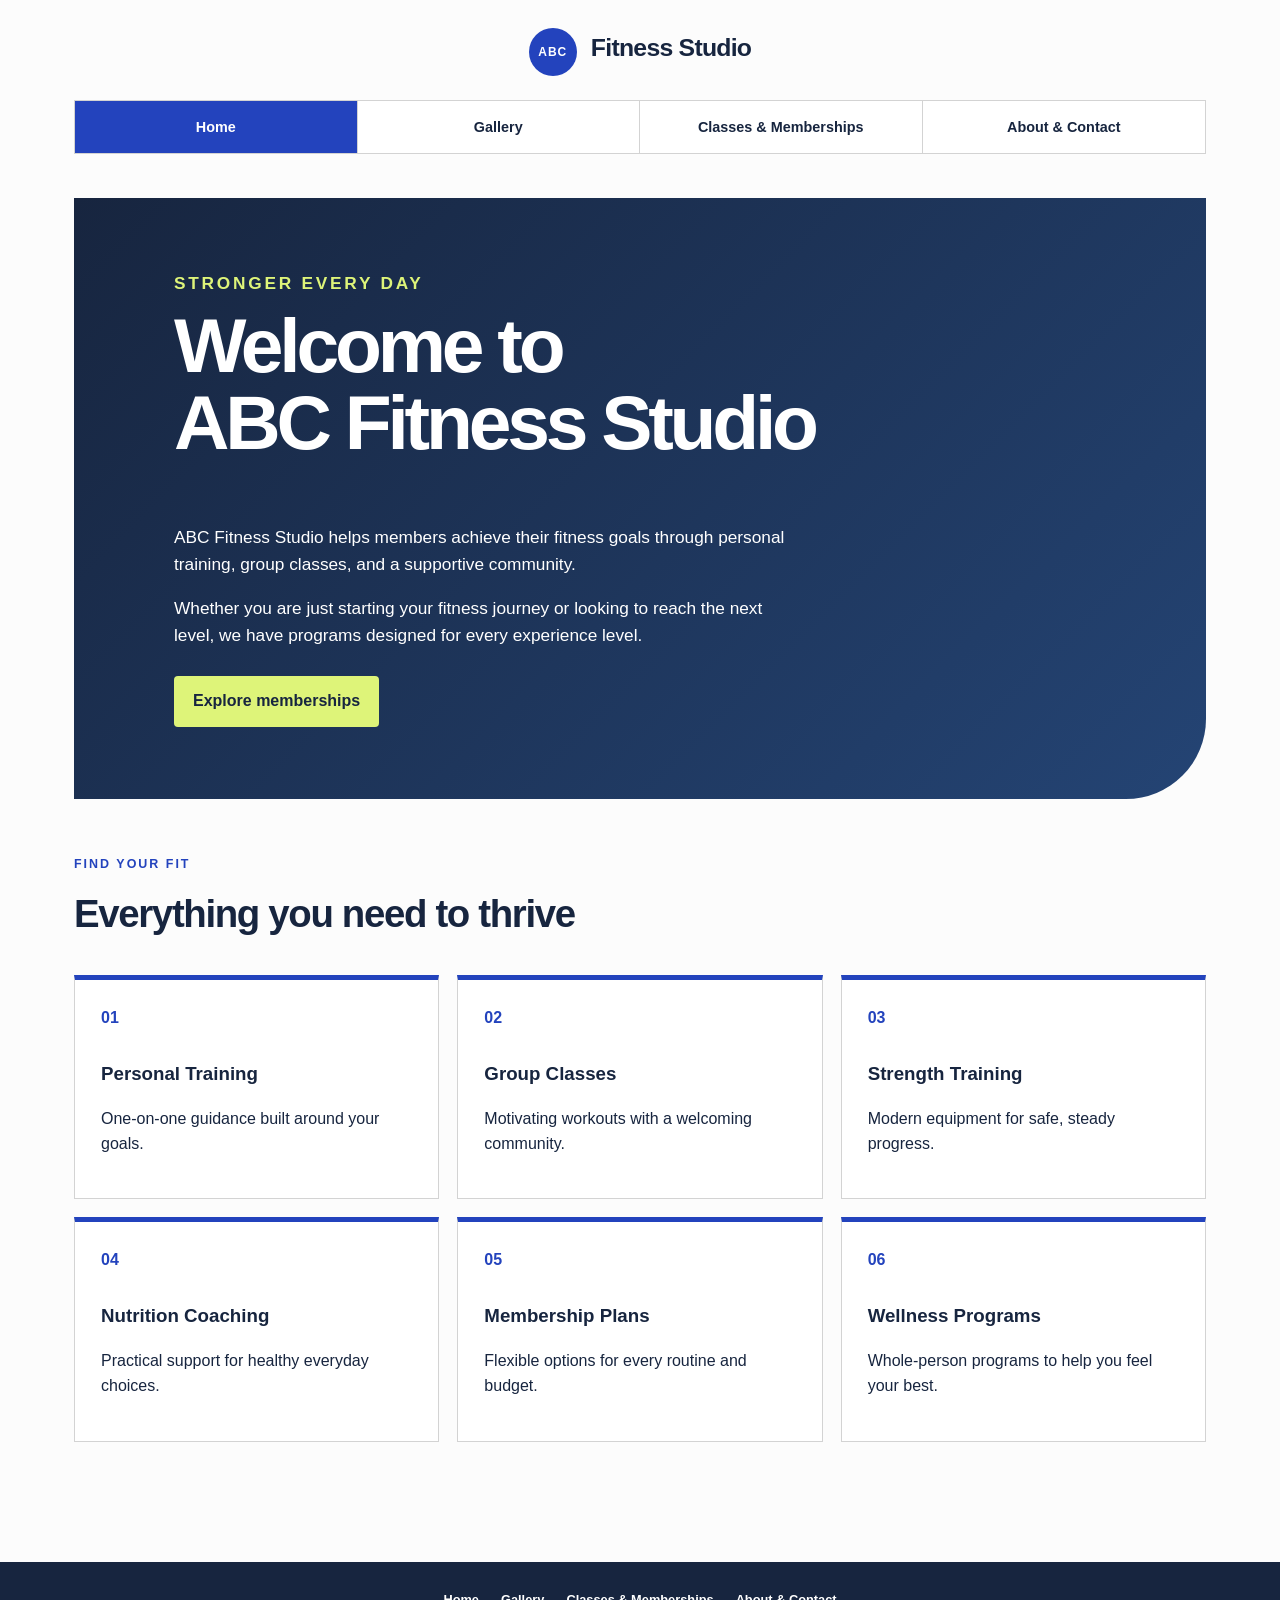
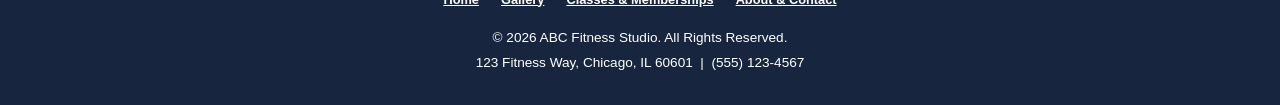
==== index.html @ fc6ec230 "Complete fitness studio website" ====
<!DOCTYPE html>
<html lang="en">
<head>
    <meta charset="UTF-8">
    <meta name="viewport" content="width=device-width, initial-scale=1.0">
    <title>ABC Fitness Studio | Home</title>
    <link rel="stylesheet" href="css/styles.css">
</head>
<body>
<header class="site-header">
    <a class="brand" href="index.html" aria-label="ABC Fitness Studio home"><span class="brand-mark">ABC</span> Fitness Studio</a>
    <nav aria-label="Main navigation">
        <a class="active" href="index.html">Home</a><a href="gallery.html">Gallery</a><a href="memberships.html">Classes &amp; Memberships</a><a href="about.html">About &amp; Contact</a>
    </nav>
</header>
<main>
    <section class="hero">
        <p class="eyebrow">Stronger every day</p>
        <h1>Welcome to<br>ABC Fitness Studio</h1>
        <p>ABC Fitness Studio helps members achieve their fitness goals through personal training, group classes, and a supportive community.</p>
        <p>Whether you are just starting your fitness journey or looking to reach the next level, we have programs designed for every experience level.</p>
        <a class="button" href="memberships.html">Explore memberships</a>
    </section>
    <section aria-labelledby="services-title">
        <div class="section-heading"><p class="eyebrow">Find your fit</p><h2 id="services-title">Everything you need to thrive</h2></div>
        <div class="service-grid">
            <article><span class="service-icon">01</span><h3>Personal Training</h3><p>One-on-one guidance built around your goals.</p></article>
            <article><span class="service-icon">02</span><h3>Group Classes</h3><p>Motivating workouts with a welcoming community.</p></article>
            <article><span class="service-icon">03</span><h3>Strength Training</h3><p>Modern equipment for safe, steady progress.</p></article>
            <article><span class="service-icon">04</span><h3>Nutrition Coaching</h3><p>Practical support for healthy everyday choices.</p></article>
            <article><span class="service-icon">05</span><h3>Membership Plans</h3><p>Flexible options for every routine and budget.</p></article>
            <article><span class="service-icon">06</span><h3>Wellness Programs</h3><p>Whole-person programs to help you feel your best.</p></article>
        </div>
    </section>
</main>
<footer><nav class="footer-nav" aria-label="Footer navigation"><a href="index.html">Home</a><a href="gallery.html">Gallery</a><a href="memberships.html">Classes &amp; Memberships</a><a href="about.html">About &amp; Contact</a></nav><p>&copy; 2026 ABC Fitness Studio. All Rights Reserved.</p><p>123 Fitness Way, Chicago, IL 60601 &nbsp;|&nbsp; (555) 123-4567</p></footer>
</body>
</html>
---- css/styles.css ----
:root { --ink:#17253f; --blue:#2343bd; --sky:#91b9d2; --lime:#def479; --paper:#fcfcfc; --line:#d3d3d3; }
* { box-sizing:border-box; }
html { scroll-behavior:smooth; }
body { margin:0; color:var(--ink); background:var(--paper); font-family:Arial, Helvetica, sans-serif; line-height:1.55; }
a { color:inherit; }
.site-header { max-width:1180px; margin:auto; padding:28px 24px 0; }
.brand { display:block; width:max-content; margin:0 auto 24px; text-decoration:none; font-size:1.55rem; font-weight:800; letter-spacing:-.03em; }
.brand-mark { display:inline-grid; place-items:center; width:48px; height:48px; margin-right:8px; color:white; background:var(--blue); border-radius:50%; font-size:.75rem; letter-spacing:.08em; }
nav { display:grid; grid-template-columns:repeat(4,1fr); border:1px solid var(--line); background:white; }
nav a { display:grid; place-items:center; min-height:52px; padding:8px; text-align:center; text-decoration:none; font-size:.9rem; font-weight:700; border-right:1px solid var(--line); }
nav a:last-child { border-right:0; }
nav a:hover, nav a:focus-visible, nav a.active { color:white; background:var(--blue); }
main { max-width:1180px; margin:auto; padding:44px 24px 64px; }
section { margin-bottom:56px; }
h1,h2,h3,p { margin-top:0; }
h1 { font-size:clamp(2.4rem,6vw,5.3rem); line-height:1; letter-spacing:-.055em; }
h2 { font-size:clamp(1.7rem,3vw,2.5rem); letter-spacing:-.035em; }
.eyebrow { margin-bottom:10px; color:var(--blue); font-size:.78rem; font-weight:800; letter-spacing:.16em; text-transform:uppercase; }
.hero { min-height:510px; padding:72px clamp(28px,8vw,100px); background:linear-gradient(135deg,var(--ink),#244474); color:white; border-radius:0 0 80px 0; }
.hero .eyebrow { color:var(--lime); }.hero p { max-width:620px; font-size:1.08rem; }.hero h1 { max-width:800px; }
.button,button { display:inline-block; border:0; border-radius:4px; padding:13px 19px; color:white; background:var(--blue); font:inherit; font-weight:800; text-decoration:none; cursor:pointer; }
.button { margin-top:10px; background:var(--lime); color:var(--ink); }
button:hover,button:focus-visible,.button:hover,.button:focus-visible { filter:brightness(.9); transform:translateY(-1px); }
.section-heading { max-width:650px; margin-bottom:28px; }
.service-grid { display:grid; grid-template-columns:repeat(3,1fr); gap:18px; }
.service-grid article { min-height:210px; padding:26px; background:white; border:1px solid var(--line); border-top:5px solid var(--blue); }
.service-icon { display:block; margin-bottom:28px; color:var(--blue); font-weight:900; }
.gallery-section>p:nth-of-type(2) { max-width:590px; margin-bottom:36px; }
table { width:100%; border-collapse:separate; border-spacing:16px; table-layout:fixed; }
td { padding:24px; vertical-align:top; background:white; border:1px solid var(--line); }
.product-grid td { text-align:center; }.product-grid h2 { font-size:1.05rem; }.product-grid img { width:100%; aspect-ratio:4/3; object-fit:cover; margin:8px 0 16px; background:#eef2f7; }
.class-grid td { text-align:center; }.class-grid h3 { min-height:48px; }.class-grid button { margin-top:12px; }
.memberships-section { padding-top:48px; border-top:1px solid var(--line); }.memberships-section>h2 { text-align:center; }
.plan-grid td { position:relative; padding-bottom:82px; }.plan-grid td:nth-child(2) { border:3px solid var(--blue); }.plan-grid button { position:absolute; bottom:24px; left:24px; right:24px; width:calc(100% - 48px); }.plan-grid li { margin-bottom:8px; }
.benefits { padding:28px; background:var(--lime); }.benefits h2 { font-size:1.5rem; }.benefits ul { columns:2; }
.about-intro { max-width:850px; padding:70px; background:var(--sky); }.about-intro p { max-width:660px; font-size:1.1rem; }.about-intro h1 { font-size:clamp(2.5rem,5vw,4.5rem); }
.contact-section { display:grid; grid-template-columns:2fr 1fr; gap:48px; }.contact-section h2 { font-size:3rem; }
form label { display:block; margin-bottom:16px; font-size:.85rem; font-weight:800; }.form-row { display:grid; grid-template-columns:1fr 1fr; gap:16px; }
input,textarea { display:block; width:100%; margin-top:6px; padding:12px; color:var(--ink); background:white; border:1px solid #8a95a8; font:inherit; }.contact-card { padding:32px; background:var(--ink); color:white; }.contact-card a { color:var(--lime); }.contact-card hr { margin:28px 0; border:0; border-top:1px solid #62708a; }
.checkbox-label { display:flex; align-items:center; gap:10px; }.checkbox-label input { width:auto; margin:0; }
footer { padding:28px 20px; text-align:center; color:white; background:var(--ink); font-size:.85rem; } footer p { margin:4px; }.footer-nav { display:flex; justify-content:center; gap:22px; max-width:720px; margin:0 auto 18px; border:0; background:transparent; }.footer-nav a { min-height:auto; padding:0; border:0; color:white; font-size:.8rem; text-decoration:underline; }.footer-nav a:hover,.footer-nav a:focus-visible { color:var(--lime); background:transparent; }
@media (max-width:760px) {
    .site-header { padding-inline:14px; } nav { grid-template-columns:1fr 1fr; } nav a:nth-child(2) { border-right:0; } nav a:nth-child(-n+2) { border-bottom:1px solid var(--line); }
    main { padding-inline:14px; }.hero { padding:54px 26px; border-radius:0 0 45px 0; }.service-grid { grid-template-columns:1fr 1fr; }
    table,tbody,tr,td { display:block; }.product-grid tr,.class-grid tr { display:grid; grid-template-columns:1fr 1fr; }.product-grid td,.class-grid td { margin:8px; }.plan-grid td { margin-bottom:16px; }
    .contact-section { grid-template-columns:1fr; }.about-intro { padding:42px 25px; }.benefits ul { columns:1; }
    .footer-nav { display:flex; flex-wrap:wrap; grid-template-columns:none; }.footer-nav a,.footer-nav a:nth-child(-n+2) { border:0; }
}
@media (max-width:480px) { .service-grid,.product-grid tr,.class-grid tr,.form-row { grid-template-columns:1fr; } .brand { font-size:1.25rem; } }
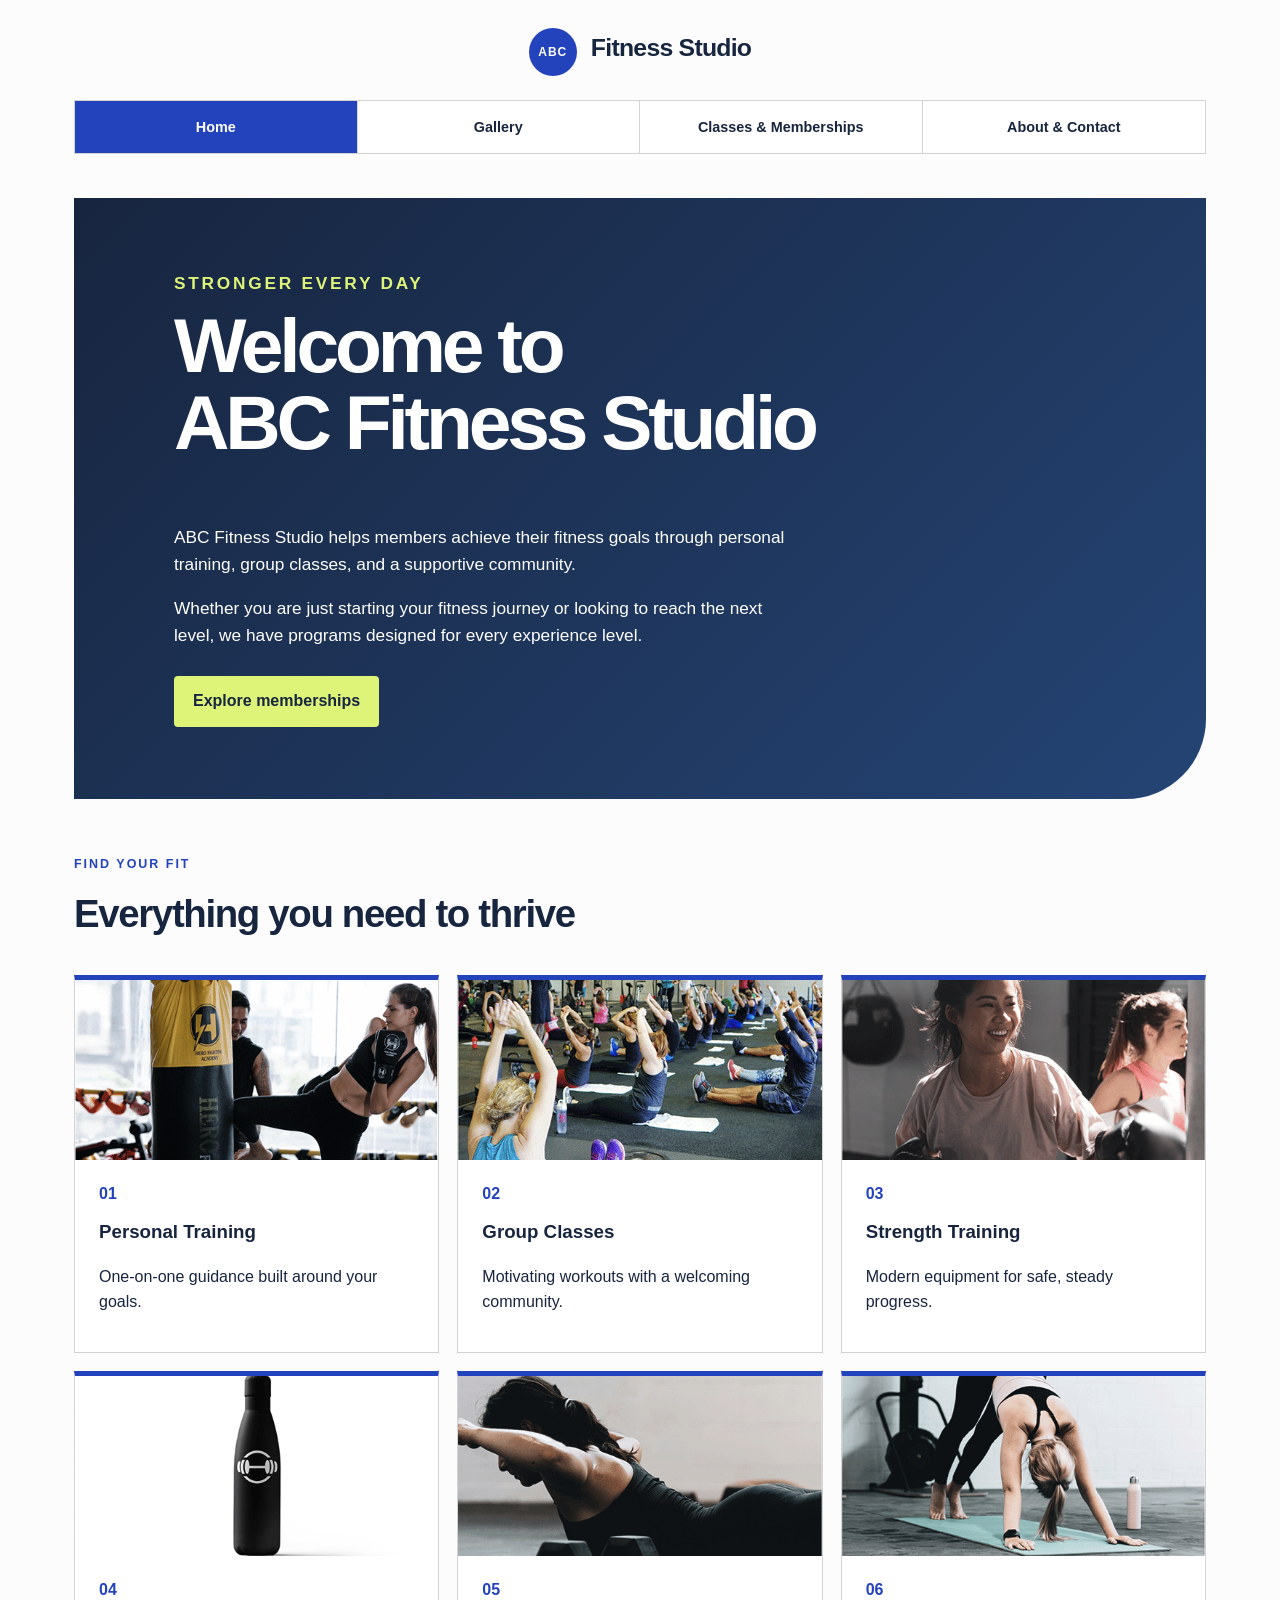
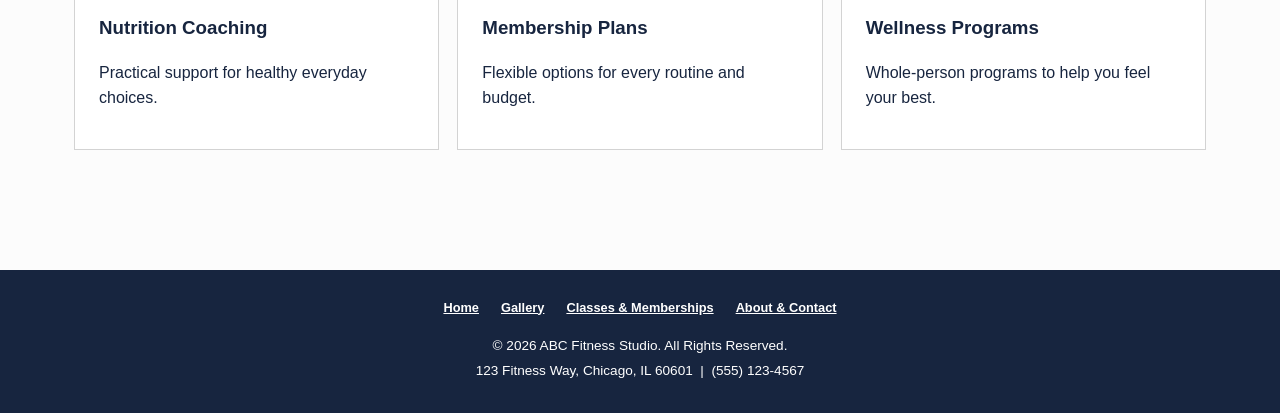
==== commit ffc57fb5: "Add photos across fitness studio pages" ====
--- a/index.html
+++ b/index.html
@@ -4,7 +4,7 @@
     <meta charset="UTF-8">
     <meta name="viewport" content="width=device-width, initial-scale=1.0">
     <title>ABC Fitness Studio | Home</title>
-    <link rel="stylesheet" href="css/styles.css">
+    <link rel="stylesheet" href="css/styles.css?v=20260708-3">
 </head>
 <body>
 <header class="site-header">
@@ -24,12 +24,12 @@
     <section aria-labelledby="services-title">
         <div class="section-heading"><p class="eyebrow">Find your fit</p><h2 id="services-title">Everything you need to thrive</h2></div>
         <div class="service-grid">
-            <article><span class="service-icon">01</span><h3>Personal Training</h3><p>One-on-one guidance built around your goals.</p></article>
-            <article><span class="service-icon">02</span><h3>Group Classes</h3><p>Motivating workouts with a welcoming community.</p></article>
-            <article><span class="service-icon">03</span><h3>Strength Training</h3><p>Modern equipment for safe, steady progress.</p></article>
-            <article><span class="service-icon">04</span><h3>Nutrition Coaching</h3><p>Practical support for healthy everyday choices.</p></article>
-            <article><span class="service-icon">05</span><h3>Membership Plans</h3><p>Flexible options for every routine and budget.</p></article>
-            <article><span class="service-icon">06</span><h3>Wellness Programs</h3><p>Whole-person programs to help you feel your best.</p></article>
+            <article><img src="images/Client2_IndividualKickboxing.png?v=20260708-3" alt="One-on-one kickboxing training"><div class="service-copy"><span class="service-icon">01</span><h3>Personal Training</h3><p>One-on-one guidance built around your goals.</p></div></article>
+            <article><img src="images/Client2_GroupYoga.png?v=20260708-3" alt="Members participating in a group yoga class"><div class="service-copy"><span class="service-icon">02</span><h3>Group Classes</h3><p>Motivating workouts with a welcoming community.</p></div></article>
+            <article><img src="images/Client2_GroupKickboxing.png?v=20260708-3" alt="Members exercising in a kickboxing class"><div class="service-copy"><span class="service-icon">03</span><h3>Strength Training</h3><p>Modern equipment for safe, steady progress.</p></div></article>
+            <article><img src="images/Client2_WaterBottle.png?v=20260708-3" alt="ABC Fitness Studio reusable water bottle"><div class="service-copy"><span class="service-icon">04</span><h3>Nutrition Coaching</h3><p>Practical support for healthy everyday choices.</p></div></article>
+            <article><img src="images/Client2_IndividualPilates.png?v=20260708-3" alt="Member completing an individual Pilates workout"><div class="service-copy"><span class="service-icon">05</span><h3>Membership Plans</h3><p>Flexible options for every routine and budget.</p></div></article>
+            <article><img src="images/Client2_IndividualYoga.png?v=20260708-3" alt="Member practicing yoga in the studio"><div class="service-copy"><span class="service-icon">06</span><h3>Wellness Programs</h3><p>Whole-person programs to help you feel your best.</p></div></article>
         </div>
     </section>
 </main>
--- a/css/styles.css
+++ b/css/styles.css
@@ -23,8 +23,9 @@
 button:hover,button:focus-visible,.button:hover,.button:focus-visible { filter:brightness(.9); transform:translateY(-1px); }
 .section-heading { max-width:650px; margin-bottom:28px; }
 .service-grid { display:grid; grid-template-columns:repeat(3,1fr); gap:18px; }
-.service-grid article { min-height:210px; padding:26px; background:white; border:1px solid var(--line); border-top:5px solid var(--blue); }
-.service-icon { display:block; margin-bottom:28px; color:var(--blue); font-weight:900; }
+.service-grid article { overflow:hidden; min-height:340px; padding:0; background:white; border:1px solid var(--line); border-top:5px solid var(--blue); }
+.service-grid article>img { display:block; width:100%; height:180px; object-fit:cover; }.service-copy { padding:22px 24px; }
+.service-icon { display:block; margin-bottom:10px; color:var(--blue); font-weight:900; }
 .gallery-section>p:nth-of-type(2) { max-width:590px; margin-bottom:36px; }
 table { width:100%; border-collapse:separate; border-spacing:16px; table-layout:fixed; }
 td { padding:24px; vertical-align:top; background:white; border:1px solid var(--line); }
@@ -33,7 +34,8 @@
 .memberships-section { padding-top:48px; border-top:1px solid var(--line); }.memberships-section>h2 { text-align:center; }
 .plan-grid td { position:relative; padding-bottom:82px; }.plan-grid td:nth-child(2) { border:3px solid var(--blue); }.plan-grid button { position:absolute; bottom:24px; left:24px; right:24px; width:calc(100% - 48px); }.plan-grid li { margin-bottom:8px; }
 .benefits { padding:28px; background:var(--lime); }.benefits h2 { font-size:1.5rem; }.benefits ul { columns:2; }
-.about-intro { max-width:850px; padding:70px; background:var(--sky); }.about-intro p { max-width:660px; font-size:1.1rem; }.about-intro h1 { font-size:clamp(2.5rem,5vw,4.5rem); }
+.page-banner { display:grid; grid-template-columns:1.05fr 1fr; align-items:center; overflow:hidden; margin-bottom:38px; color:white; background:var(--ink); }.page-banner img { display:block; width:100%; min-height:360px; height:100%; object-fit:cover; }.page-banner div { padding:44px; }.page-banner h1 { margin-bottom:18px; }.page-banner .eyebrow { color:var(--lime); }
+.about-intro { display:grid; grid-template-columns:1.1fr .9fr; max-width:none; padding:0; background:var(--sky); }.about-intro>div { padding:60px; }.about-intro>img { width:100%; height:100%; min-height:460px; object-fit:cover; }.about-intro p { max-width:660px; font-size:1.1rem; }.about-intro h1 { font-size:clamp(2.5rem,5vw,4.5rem); }
 .contact-section { display:grid; grid-template-columns:2fr 1fr; gap:48px; }.contact-section h2 { font-size:3rem; }
 form label { display:block; margin-bottom:16px; font-size:.85rem; font-weight:800; }.form-row { display:grid; grid-template-columns:1fr 1fr; gap:16px; }
 input,textarea { display:block; width:100%; margin-top:6px; padding:12px; color:var(--ink); background:white; border:1px solid #8a95a8; font:inherit; }.contact-card { padding:32px; background:var(--ink); color:white; }.contact-card a { color:var(--lime); }.contact-card hr { margin:28px 0; border:0; border-top:1px solid #62708a; }
@@ -43,7 +45,7 @@
     .site-header { padding-inline:14px; } nav { grid-template-columns:1fr 1fr; } nav a:nth-child(2) { border-right:0; } nav a:nth-child(-n+2) { border-bottom:1px solid var(--line); }
     main { padding-inline:14px; }.hero { padding:54px 26px; border-radius:0 0 45px 0; }.service-grid { grid-template-columns:1fr 1fr; }
     table,tbody,tr,td { display:block; }.product-grid tr,.class-grid tr { display:grid; grid-template-columns:1fr 1fr; }.product-grid td,.class-grid td { margin:8px; }.plan-grid td { margin-bottom:16px; }
-    .contact-section { grid-template-columns:1fr; }.about-intro { padding:42px 25px; }.benefits ul { columns:1; }
+    .contact-section,.page-banner,.about-intro { grid-template-columns:1fr; }.page-banner img { min-height:260px; }.page-banner div { padding:32px 26px; }.about-intro>div { padding:42px 25px; }.about-intro>img { min-height:300px; }.benefits ul { columns:1; }
     .footer-nav { display:flex; flex-wrap:wrap; grid-template-columns:none; }.footer-nav a,.footer-nav a:nth-child(-n+2) { border:0; }
 }
 @media (max-width:480px) { .service-grid,.product-grid tr,.class-grid tr,.form-row { grid-template-columns:1fr; } .brand { font-size:1.25rem; } }
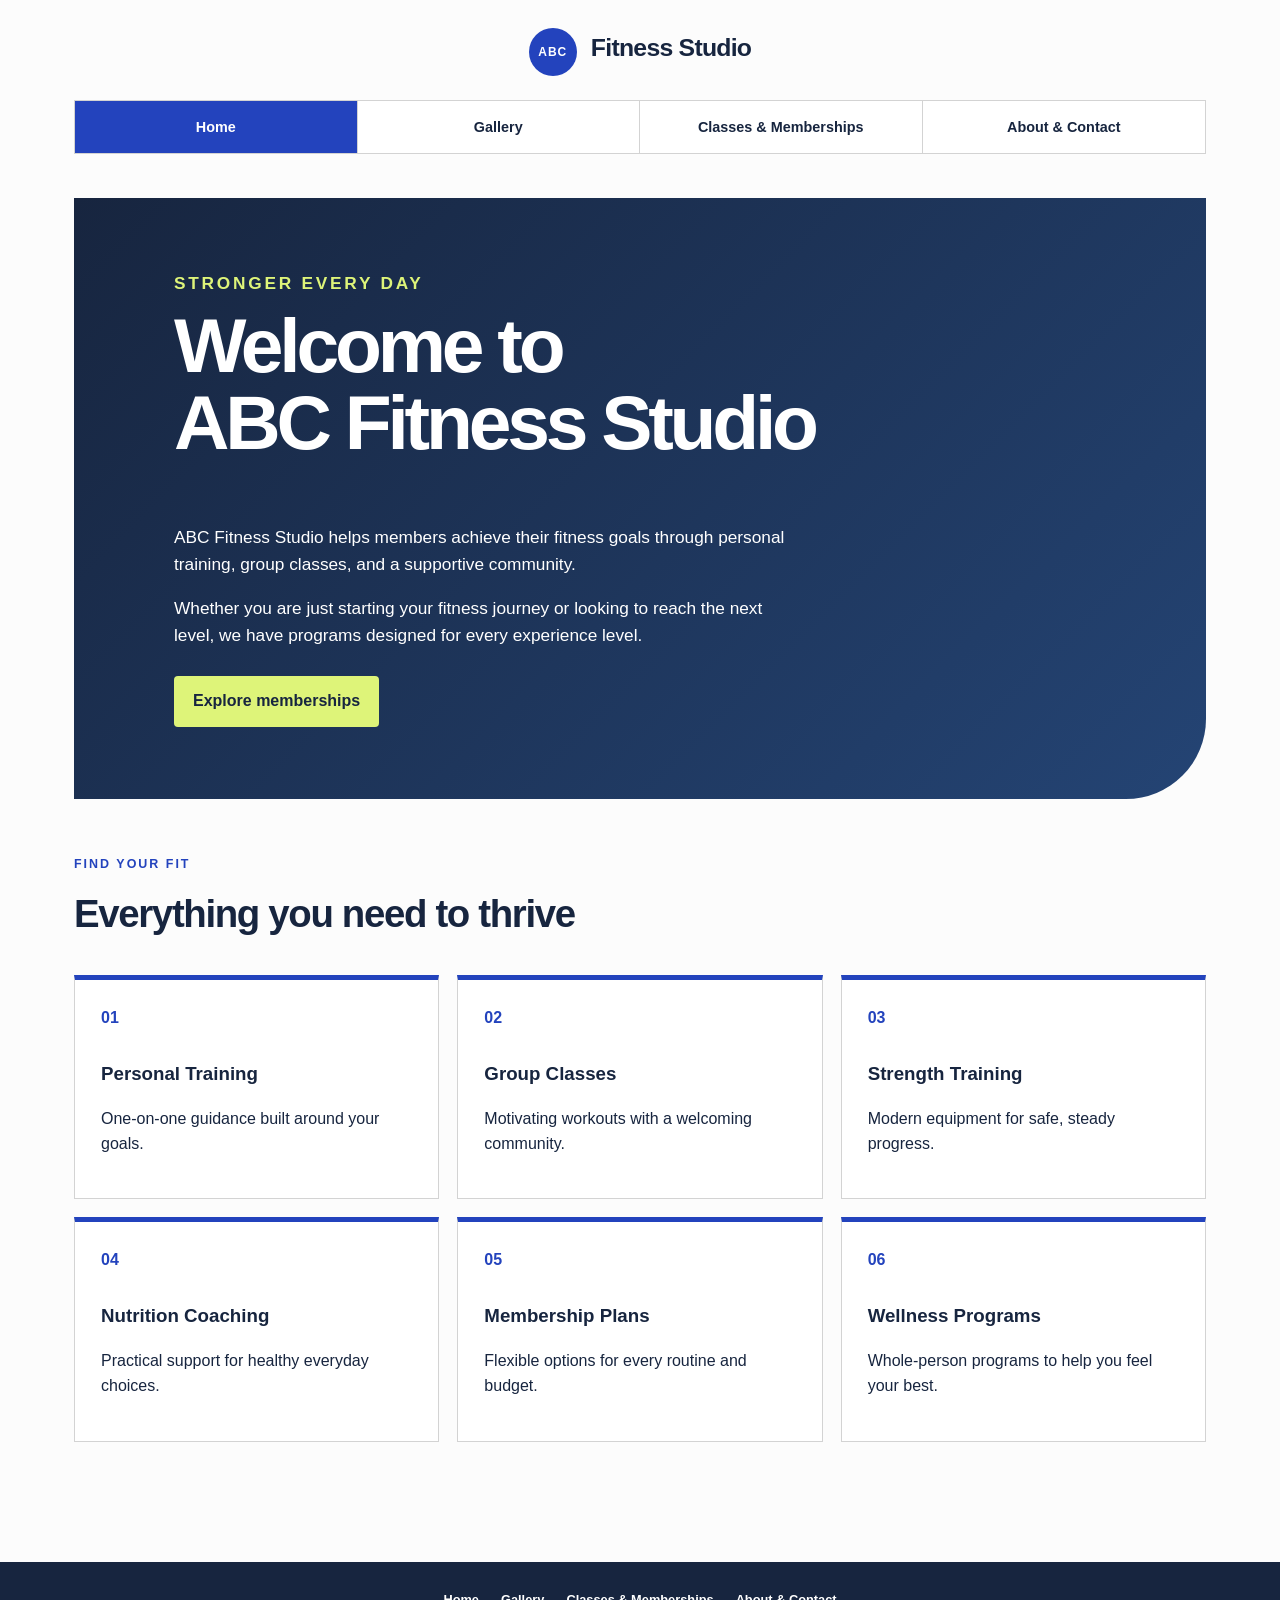
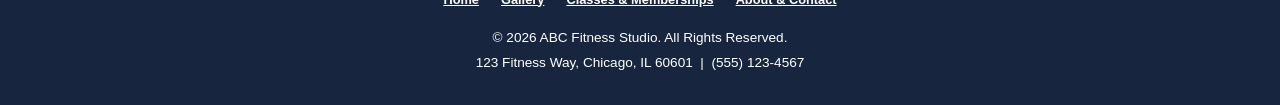
==== commit 228de313: "Focus Sophia images in gallery" ====
--- a/index.html
+++ b/index.html
@@ -4,7 +4,7 @@
     <meta charset="UTF-8">
     <meta name="viewport" content="width=device-width, initial-scale=1.0">
     <title>ABC Fitness Studio | Home</title>
-    <link rel="stylesheet" href="css/styles.css?v=20260708-3">
+    <link rel="stylesheet" href="css/styles.css?v=20260708-4">
 </head>
 <body>
 <header class="site-header">
@@ -24,12 +24,12 @@
     <section aria-labelledby="services-title">
         <div class="section-heading"><p class="eyebrow">Find your fit</p><h2 id="services-title">Everything you need to thrive</h2></div>
         <div class="service-grid">
-            <article><img src="images/Client2_IndividualKickboxing.png?v=20260708-3" alt="One-on-one kickboxing training"><div class="service-copy"><span class="service-icon">01</span><h3>Personal Training</h3><p>One-on-one guidance built around your goals.</p></div></article>
-            <article><img src="images/Client2_GroupYoga.png?v=20260708-3" alt="Members participating in a group yoga class"><div class="service-copy"><span class="service-icon">02</span><h3>Group Classes</h3><p>Motivating workouts with a welcoming community.</p></div></article>
-            <article><img src="images/Client2_GroupKickboxing.png?v=20260708-3" alt="Members exercising in a kickboxing class"><div class="service-copy"><span class="service-icon">03</span><h3>Strength Training</h3><p>Modern equipment for safe, steady progress.</p></div></article>
-            <article><img src="images/Client2_WaterBottle.png?v=20260708-3" alt="ABC Fitness Studio reusable water bottle"><div class="service-copy"><span class="service-icon">04</span><h3>Nutrition Coaching</h3><p>Practical support for healthy everyday choices.</p></div></article>
-            <article><img src="images/Client2_IndividualPilates.png?v=20260708-3" alt="Member completing an individual Pilates workout"><div class="service-copy"><span class="service-icon">05</span><h3>Membership Plans</h3><p>Flexible options for every routine and budget.</p></div></article>
-            <article><img src="images/Client2_IndividualYoga.png?v=20260708-3" alt="Member practicing yoga in the studio"><div class="service-copy"><span class="service-icon">06</span><h3>Wellness Programs</h3><p>Whole-person programs to help you feel your best.</p></div></article>
+            <article><span class="service-icon">01</span><h3>Personal Training</h3><p>One-on-one guidance built around your goals.</p></article>
+            <article><span class="service-icon">02</span><h3>Group Classes</h3><p>Motivating workouts with a welcoming community.</p></article>
+            <article><span class="service-icon">03</span><h3>Strength Training</h3><p>Modern equipment for safe, steady progress.</p></article>
+            <article><span class="service-icon">04</span><h3>Nutrition Coaching</h3><p>Practical support for healthy everyday choices.</p></article>
+            <article><span class="service-icon">05</span><h3>Membership Plans</h3><p>Flexible options for every routine and budget.</p></article>
+            <article><span class="service-icon">06</span><h3>Wellness Programs</h3><p>Whole-person programs to help you feel your best.</p></article>
         </div>
     </section>
 </main>
--- a/css/styles.css
+++ b/css/styles.css
@@ -23,19 +23,18 @@
 button:hover,button:focus-visible,.button:hover,.button:focus-visible { filter:brightness(.9); transform:translateY(-1px); }
 .section-heading { max-width:650px; margin-bottom:28px; }
 .service-grid { display:grid; grid-template-columns:repeat(3,1fr); gap:18px; }
-.service-grid article { overflow:hidden; min-height:340px; padding:0; background:white; border:1px solid var(--line); border-top:5px solid var(--blue); }
-.service-grid article>img { display:block; width:100%; height:180px; object-fit:cover; }.service-copy { padding:22px 24px; }
-.service-icon { display:block; margin-bottom:10px; color:var(--blue); font-weight:900; }
-.gallery-section>p:nth-of-type(2) { max-width:590px; margin-bottom:36px; }
+.service-grid article { min-height:210px; padding:26px; background:white; border:1px solid var(--line); border-top:5px solid var(--blue); }
+.service-icon { display:block; margin-bottom:28px; color:var(--blue); font-weight:900; }
+.gallery-section>p { max-width:700px; margin-bottom:24px; }
 table { width:100%; border-collapse:separate; border-spacing:16px; table-layout:fixed; }
 td { padding:24px; vertical-align:top; background:white; border:1px solid var(--line); }
-.product-grid td { text-align:center; }.product-grid h2 { font-size:1.05rem; }.product-grid img { width:100%; aspect-ratio:4/3; object-fit:cover; margin:8px 0 16px; background:#eef2f7; }
+.gallery-intro { max-width:900px; margin:26px 0 38px; padding:28px 32px; background:var(--lime); border-left:6px solid var(--blue); }.gallery-intro h2 { margin-bottom:12px; font-size:1.7rem; }.gallery-intro p:last-child { margin-bottom:0; }
+.product-grid td { text-align:center; }.product-grid h2 { font-size:1.05rem; }.product-grid img { width:100%; aspect-ratio:4/3; object-fit:cover; margin:8px 0 16px; background:#eef2f7; }.item-description { min-height:72px; color:#536078; font-size:.92rem; }
 .class-grid td { text-align:center; }.class-grid h3 { min-height:48px; }.class-grid button { margin-top:12px; }
 .memberships-section { padding-top:48px; border-top:1px solid var(--line); }.memberships-section>h2 { text-align:center; }
 .plan-grid td { position:relative; padding-bottom:82px; }.plan-grid td:nth-child(2) { border:3px solid var(--blue); }.plan-grid button { position:absolute; bottom:24px; left:24px; right:24px; width:calc(100% - 48px); }.plan-grid li { margin-bottom:8px; }
 .benefits { padding:28px; background:var(--lime); }.benefits h2 { font-size:1.5rem; }.benefits ul { columns:2; }
-.page-banner { display:grid; grid-template-columns:1.05fr 1fr; align-items:center; overflow:hidden; margin-bottom:38px; color:white; background:var(--ink); }.page-banner img { display:block; width:100%; min-height:360px; height:100%; object-fit:cover; }.page-banner div { padding:44px; }.page-banner h1 { margin-bottom:18px; }.page-banner .eyebrow { color:var(--lime); }
-.about-intro { display:grid; grid-template-columns:1.1fr .9fr; max-width:none; padding:0; background:var(--sky); }.about-intro>div { padding:60px; }.about-intro>img { width:100%; height:100%; min-height:460px; object-fit:cover; }.about-intro p { max-width:660px; font-size:1.1rem; }.about-intro h1 { font-size:clamp(2.5rem,5vw,4.5rem); }
+.about-intro { max-width:850px; padding:70px; background:var(--sky); }.about-intro p { max-width:660px; font-size:1.1rem; }.about-intro h1 { font-size:clamp(2.5rem,5vw,4.5rem); }
 .contact-section { display:grid; grid-template-columns:2fr 1fr; gap:48px; }.contact-section h2 { font-size:3rem; }
 form label { display:block; margin-bottom:16px; font-size:.85rem; font-weight:800; }.form-row { display:grid; grid-template-columns:1fr 1fr; gap:16px; }
 input,textarea { display:block; width:100%; margin-top:6px; padding:12px; color:var(--ink); background:white; border:1px solid #8a95a8; font:inherit; }.contact-card { padding:32px; background:var(--ink); color:white; }.contact-card a { color:var(--lime); }.contact-card hr { margin:28px 0; border:0; border-top:1px solid #62708a; }
@@ -45,7 +44,7 @@
     .site-header { padding-inline:14px; } nav { grid-template-columns:1fr 1fr; } nav a:nth-child(2) { border-right:0; } nav a:nth-child(-n+2) { border-bottom:1px solid var(--line); }
     main { padding-inline:14px; }.hero { padding:54px 26px; border-radius:0 0 45px 0; }.service-grid { grid-template-columns:1fr 1fr; }
     table,tbody,tr,td { display:block; }.product-grid tr,.class-grid tr { display:grid; grid-template-columns:1fr 1fr; }.product-grid td,.class-grid td { margin:8px; }.plan-grid td { margin-bottom:16px; }
-    .contact-section,.page-banner,.about-intro { grid-template-columns:1fr; }.page-banner img { min-height:260px; }.page-banner div { padding:32px 26px; }.about-intro>div { padding:42px 25px; }.about-intro>img { min-height:300px; }.benefits ul { columns:1; }
+    .contact-section { grid-template-columns:1fr; }.about-intro { padding:42px 25px; }.benefits ul { columns:1; }
     .footer-nav { display:flex; flex-wrap:wrap; grid-template-columns:none; }.footer-nav a,.footer-nav a:nth-child(-n+2) { border:0; }
 }
 @media (max-width:480px) { .service-grid,.product-grid tr,.class-grid tr,.form-row { grid-template-columns:1fr; } .brand { font-size:1.25rem; } }
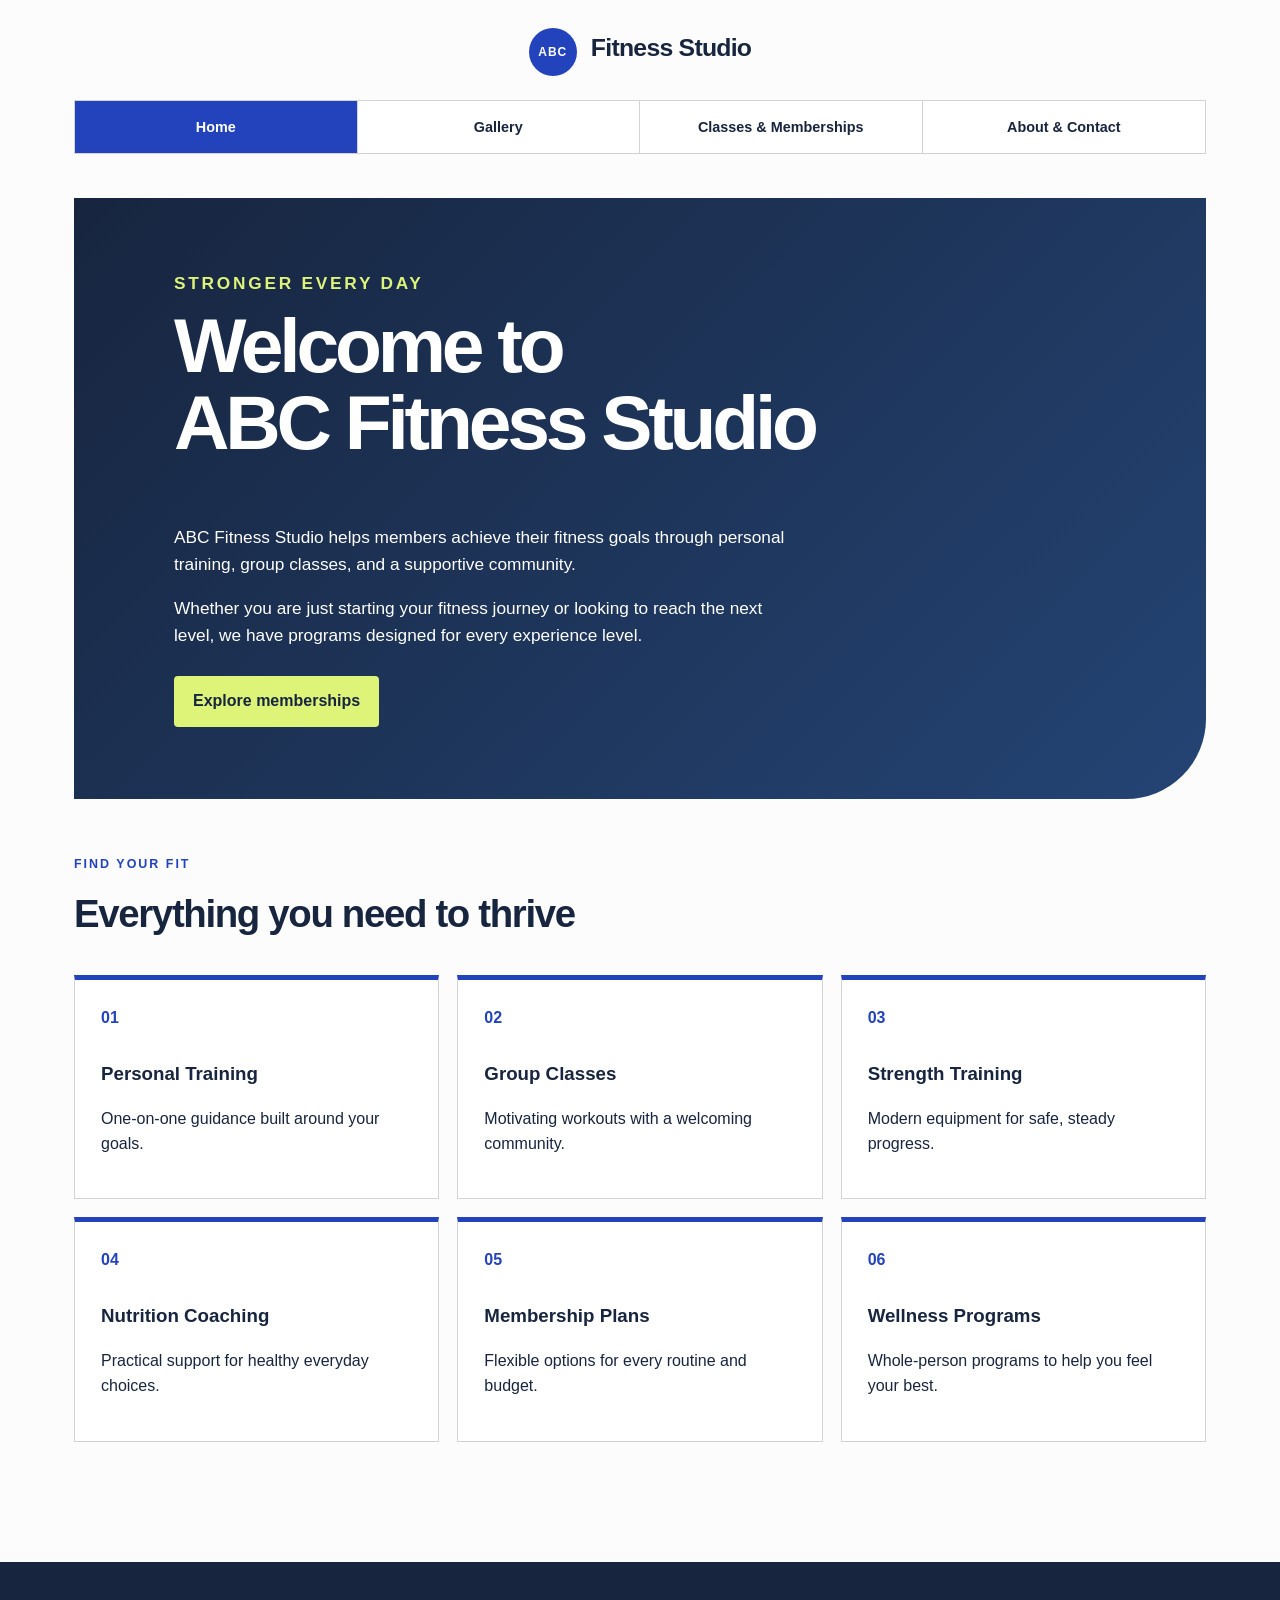
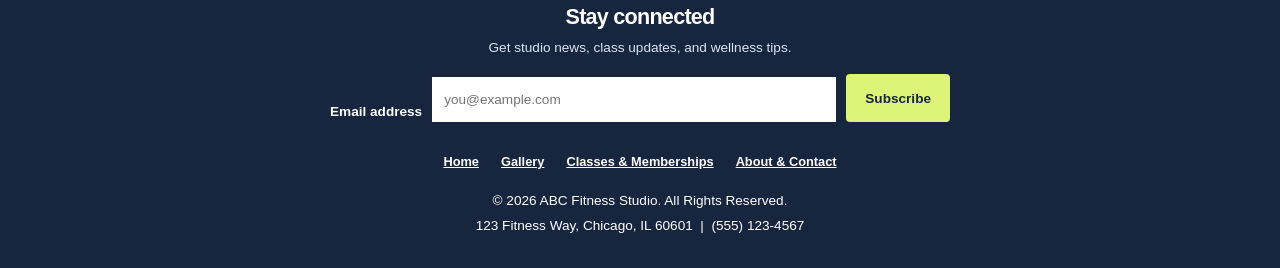
==== commit 548ba3c8: "Implement Touchstone 3.1 JavaScript alerts" ====
--- a/index.html
+++ b/index.html
@@ -5,6 +5,7 @@
     <meta name="viewport" content="width=device-width, initial-scale=1.0">
     <title>ABC Fitness Studio | Home</title>
     <link rel="stylesheet" href="css/styles.css?v=20260708-4">
+    <script src="js/script.js?v=20260708-1" defer></script>
 </head>
 <body>
 <header class="site-header">
@@ -33,6 +34,6 @@
         </div>
     </section>
 </main>
-<footer><nav class="footer-nav" aria-label="Footer navigation"><a href="index.html">Home</a><a href="gallery.html">Gallery</a><a href="memberships.html">Classes &amp; Memberships</a><a href="about.html">About &amp; Contact</a></nav><p>&copy; 2026 ABC Fitness Studio. All Rights Reserved.</p><p>123 Fitness Way, Chicago, IL 60601 &nbsp;|&nbsp; (555) 123-4567</p></footer>
+<footer><div class="subscribe"><h2>Stay connected</h2><p>Get studio news, class updates, and wellness tips.</p><div class="subscribe-controls"><label for="subscribe-email-home">Email address</label><input id="subscribe-email-home" type="email" placeholder="you@example.com"><button class="subscribe-button" type="button">Subscribe</button></div></div><nav class="footer-nav" aria-label="Footer navigation"><a href="index.html">Home</a><a href="gallery.html">Gallery</a><a href="memberships.html">Classes &amp; Memberships</a><a href="about.html">About &amp; Contact</a></nav><p>&copy; 2026 ABC Fitness Studio. All Rights Reserved.</p><p>123 Fitness Way, Chicago, IL 60601 &nbsp;|&nbsp; (555) 123-4567</p></footer>
 </body>
 </html>
--- a/css/styles.css
+++ b/css/styles.css
@@ -29,6 +29,7 @@
 table { width:100%; border-collapse:separate; border-spacing:16px; table-layout:fixed; }
 td { padding:24px; vertical-align:top; background:white; border:1px solid var(--line); }
 .gallery-intro { max-width:900px; margin:26px 0 38px; padding:28px 32px; background:var(--lime); border-left:6px solid var(--blue); }.gallery-intro h2 { margin-bottom:12px; font-size:1.7rem; }.gallery-intro p:last-child { margin-bottom:0; }
+.cart-actions { display:flex; justify-content:flex-end; gap:12px; margin:0 16px 8px; }.cart-actions #clear-cart { color:var(--ink); background:var(--sky); }.cart-actions #process-order { color:var(--ink); background:var(--lime); }
 .product-grid td { text-align:center; }.product-grid h2 { font-size:1.05rem; }.product-grid img { width:100%; aspect-ratio:4/3; object-fit:cover; margin:8px 0 16px; background:#eef2f7; }.item-description { min-height:72px; color:#536078; font-size:.92rem; }
 .class-grid td { text-align:center; }.class-grid h3 { min-height:48px; }.class-grid button { margin-top:12px; }
 .memberships-section { padding-top:48px; border-top:1px solid var(--line); }.memberships-section>h2 { text-align:center; }
@@ -39,12 +40,12 @@
 form label { display:block; margin-bottom:16px; font-size:.85rem; font-weight:800; }.form-row { display:grid; grid-template-columns:1fr 1fr; gap:16px; }
 input,textarea { display:block; width:100%; margin-top:6px; padding:12px; color:var(--ink); background:white; border:1px solid #8a95a8; font:inherit; }.contact-card { padding:32px; background:var(--ink); color:white; }.contact-card a { color:var(--lime); }.contact-card hr { margin:28px 0; border:0; border-top:1px solid #62708a; }
 .checkbox-label { display:flex; align-items:center; gap:10px; }.checkbox-label input { width:auto; margin:0; }
-footer { padding:28px 20px; text-align:center; color:white; background:var(--ink); font-size:.85rem; } footer p { margin:4px; }.footer-nav { display:flex; justify-content:center; gap:22px; max-width:720px; margin:0 auto 18px; border:0; background:transparent; }.footer-nav a { min-height:auto; padding:0; border:0; color:white; font-size:.8rem; text-decoration:underline; }.footer-nav a:hover,.footer-nav a:focus-visible { color:var(--lime); background:transparent; }
+footer { padding:38px 20px 28px; text-align:center; color:white; background:var(--ink); font-size:.85rem; } footer p { margin:4px; }.subscribe { max-width:620px; margin:0 auto 30px; }.subscribe h2 { margin-bottom:4px; color:white; font-size:1.35rem; }.subscribe>p { margin-bottom:14px; color:#dbe4f2; }.subscribe-controls { display:grid; grid-template-columns:auto minmax(190px,1fr) auto; align-items:end; gap:10px; }.subscribe-controls label { text-align:left; font-weight:700; }.subscribe-controls input { margin:5px 0 0; border:0; }.subscribe-controls button { min-height:48px; color:var(--ink); background:var(--lime); }.footer-nav { display:flex; justify-content:center; gap:22px; max-width:720px; margin:0 auto 18px; border:0; background:transparent; }.footer-nav a { min-height:auto; padding:0; border:0; color:white; font-size:.8rem; text-decoration:underline; }.footer-nav a:hover,.footer-nav a:focus-visible { color:var(--lime); background:transparent; }
 @media (max-width:760px) {
     .site-header { padding-inline:14px; } nav { grid-template-columns:1fr 1fr; } nav a:nth-child(2) { border-right:0; } nav a:nth-child(-n+2) { border-bottom:1px solid var(--line); }
     main { padding-inline:14px; }.hero { padding:54px 26px; border-radius:0 0 45px 0; }.service-grid { grid-template-columns:1fr 1fr; }
     table,tbody,tr,td { display:block; }.product-grid tr,.class-grid tr { display:grid; grid-template-columns:1fr 1fr; }.product-grid td,.class-grid td { margin:8px; }.plan-grid td { margin-bottom:16px; }
     .contact-section { grid-template-columns:1fr; }.about-intro { padding:42px 25px; }.benefits ul { columns:1; }
-    .footer-nav { display:flex; flex-wrap:wrap; grid-template-columns:none; }.footer-nav a,.footer-nav a:nth-child(-n+2) { border:0; }
+    .subscribe-controls { grid-template-columns:1fr; }.subscribe-controls button { width:100%; }.footer-nav { display:flex; flex-wrap:wrap; grid-template-columns:none; }.footer-nav a,.footer-nav a:nth-child(-n+2) { border:0; }
 }
 @media (max-width:480px) { .service-grid,.product-grid tr,.class-grid tr,.form-row { grid-template-columns:1fr; } .brand { font-size:1.25rem; } }
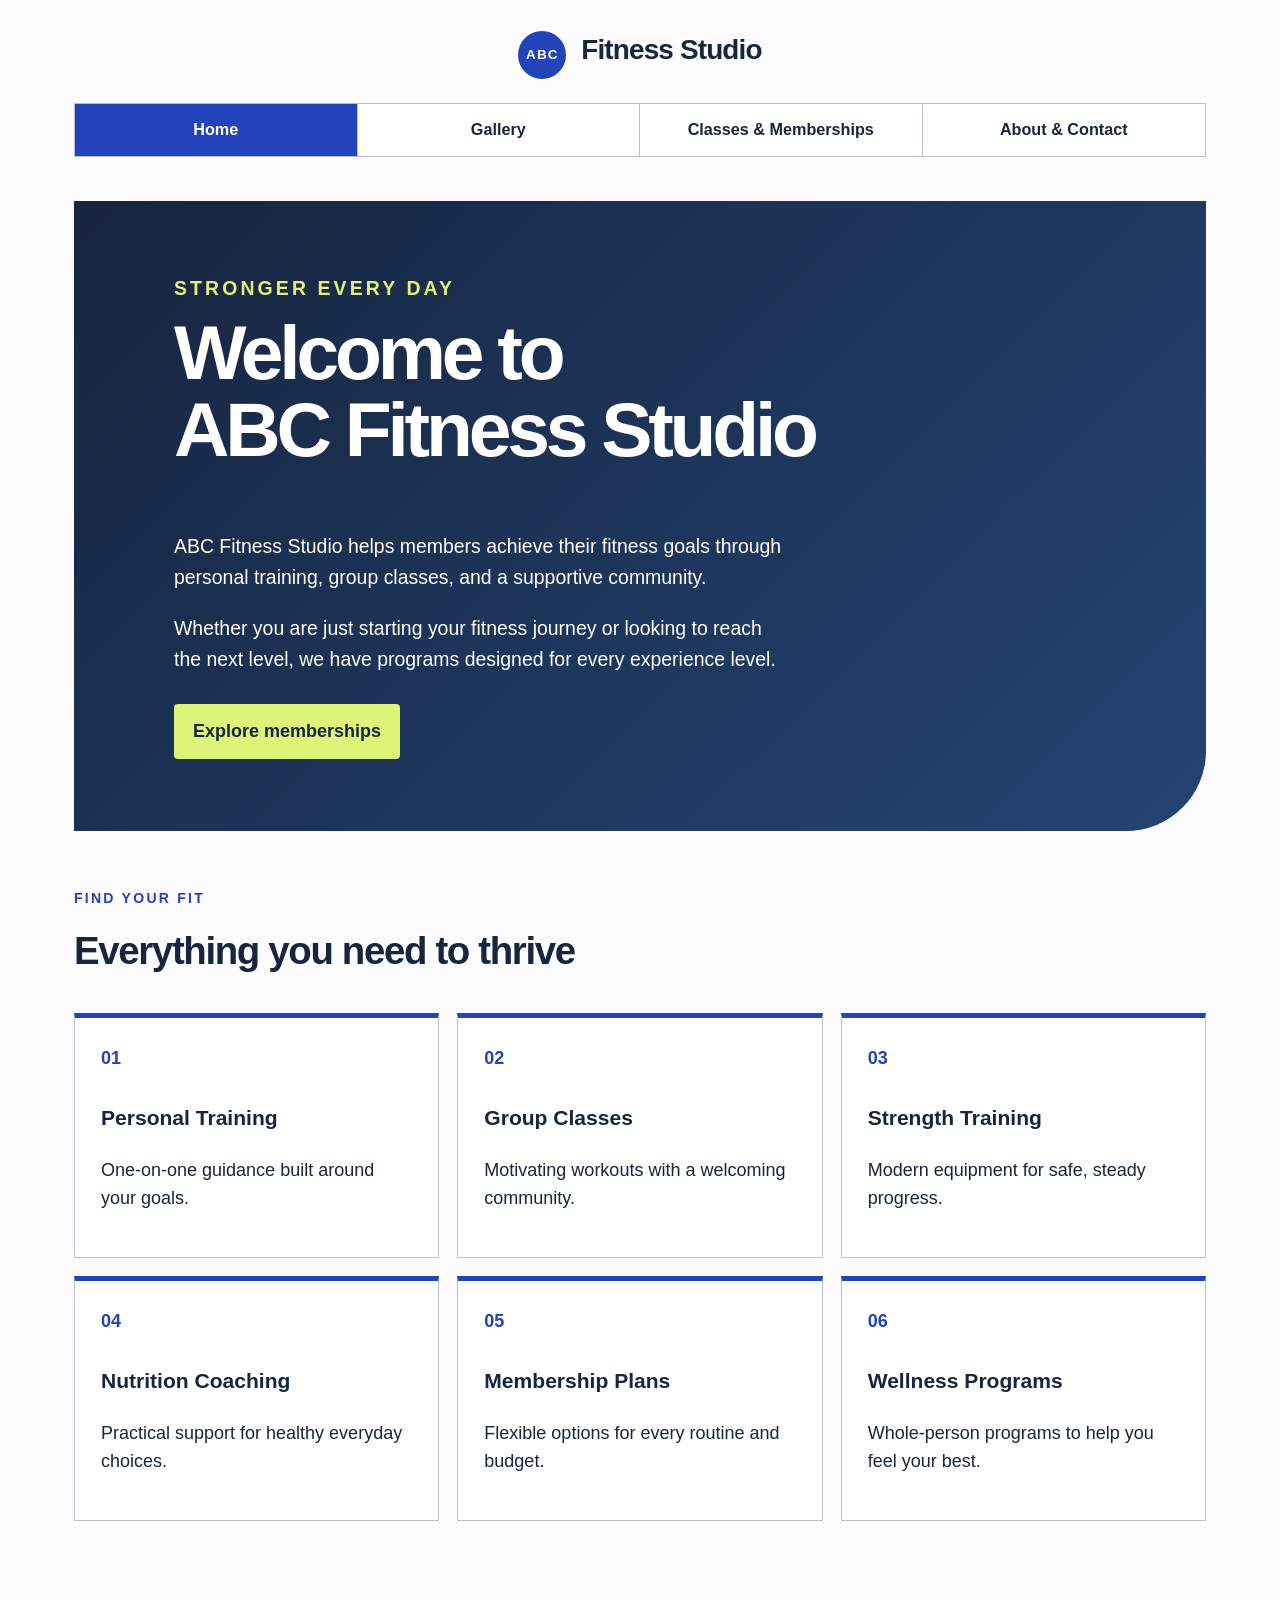
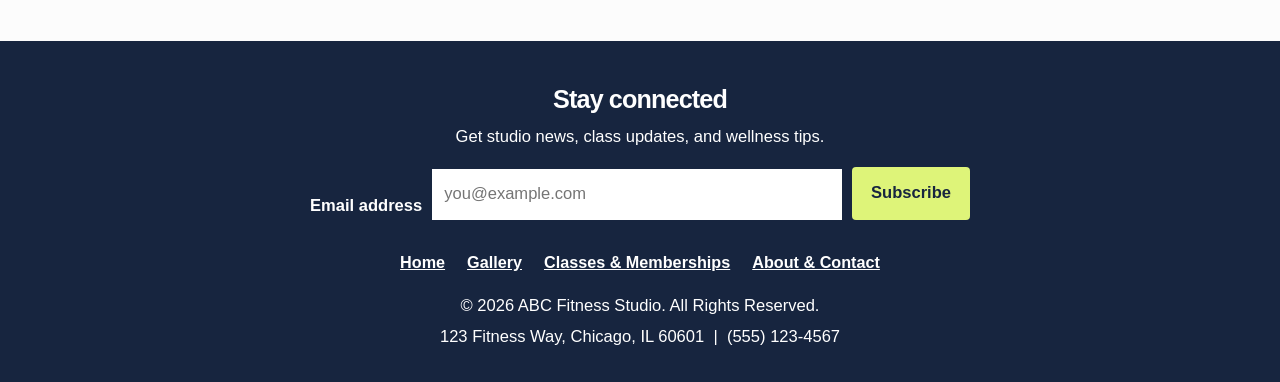
==== commit f7fe08f7: "Improve site readability and contrast" ====
--- a/index.html
+++ b/index.html
@@ -3,8 +3,9 @@
 <head>
     <meta charset="UTF-8">
     <meta name="viewport" content="width=device-width, initial-scale=1.0">
+    <meta name="color-scheme" content="light only">
     <title>ABC Fitness Studio | Home</title>
-    <link rel="stylesheet" href="css/styles.css?v=20260708-4">
+    <link rel="stylesheet" href="css/styles.css?v=20260708-5">
     <script src="js/script.js?v=20260708-1" defer></script>
 </head>
 <body>
--- a/css/styles.css
+++ b/css/styles.css
@@ -1,7 +1,7 @@
-:root { --ink:#17253f; --blue:#2343bd; --sky:#91b9d2; --lime:#def479; --paper:#fcfcfc; --line:#d3d3d3; }
+:root { color-scheme:only light; --ink:#17253f; --blue:#2343bd; --sky:#91b9d2; --lime:#def479; --paper:#fcfcfc; --line:#b8c0cc; }
 * { box-sizing:border-box; }
-html { scroll-behavior:smooth; }
-body { margin:0; color:var(--ink); background:var(--paper); font-family:Arial, Helvetica, sans-serif; line-height:1.55; }
+html { scroll-behavior:smooth; font-size:18px; background:var(--paper); }
+body { margin:0; color:var(--ink); background:var(--paper); font-family:Arial, Helvetica, sans-serif; line-height:1.6; text-rendering:optimizeLegibility; }
 a { color:inherit; }
 .site-header { max-width:1180px; margin:auto; padding:28px 24px 0; }
 .brand { display:block; width:max-content; margin:0 auto 24px; text-decoration:none; font-size:1.55rem; font-weight:800; letter-spacing:-.03em; }
@@ -30,7 +30,7 @@
 td { padding:24px; vertical-align:top; background:white; border:1px solid var(--line); }
 .gallery-intro { max-width:900px; margin:26px 0 38px; padding:28px 32px; background:var(--lime); border-left:6px solid var(--blue); }.gallery-intro h2 { margin-bottom:12px; font-size:1.7rem; }.gallery-intro p:last-child { margin-bottom:0; }
 .cart-actions { display:flex; justify-content:flex-end; gap:12px; margin:0 16px 8px; }.cart-actions #clear-cart { color:var(--ink); background:var(--sky); }.cart-actions #process-order { color:var(--ink); background:var(--lime); }
-.product-grid td { text-align:center; }.product-grid h2 { font-size:1.05rem; }.product-grid img { width:100%; aspect-ratio:4/3; object-fit:cover; margin:8px 0 16px; background:#eef2f7; }.item-description { min-height:72px; color:#536078; font-size:.92rem; }
+.product-grid td { text-align:center; }.product-grid h2 { font-size:1.08rem; }.product-grid img { width:100%; aspect-ratio:4/3; object-fit:cover; margin:8px 0 16px; background:#eef2f7; }.item-description { min-height:78px; color:#35425b; font-size:1rem; line-height:1.55; }
 .class-grid td { text-align:center; }.class-grid h3 { min-height:48px; }.class-grid button { margin-top:12px; }
 .memberships-section { padding-top:48px; border-top:1px solid var(--line); }.memberships-section>h2 { text-align:center; }
 .plan-grid td { position:relative; padding-bottom:82px; }.plan-grid td:nth-child(2) { border:3px solid var(--blue); }.plan-grid button { position:absolute; bottom:24px; left:24px; right:24px; width:calc(100% - 48px); }.plan-grid li { margin-bottom:8px; }
@@ -40,7 +40,7 @@
 form label { display:block; margin-bottom:16px; font-size:.85rem; font-weight:800; }.form-row { display:grid; grid-template-columns:1fr 1fr; gap:16px; }
 input,textarea { display:block; width:100%; margin-top:6px; padding:12px; color:var(--ink); background:white; border:1px solid #8a95a8; font:inherit; }.contact-card { padding:32px; background:var(--ink); color:white; }.contact-card a { color:var(--lime); }.contact-card hr { margin:28px 0; border:0; border-top:1px solid #62708a; }
 .checkbox-label { display:flex; align-items:center; gap:10px; }.checkbox-label input { width:auto; margin:0; }
-footer { padding:38px 20px 28px; text-align:center; color:white; background:var(--ink); font-size:.85rem; } footer p { margin:4px; }.subscribe { max-width:620px; margin:0 auto 30px; }.subscribe h2 { margin-bottom:4px; color:white; font-size:1.35rem; }.subscribe>p { margin-bottom:14px; color:#dbe4f2; }.subscribe-controls { display:grid; grid-template-columns:auto minmax(190px,1fr) auto; align-items:end; gap:10px; }.subscribe-controls label { text-align:left; font-weight:700; }.subscribe-controls input { margin:5px 0 0; border:0; }.subscribe-controls button { min-height:48px; color:var(--ink); background:var(--lime); }.footer-nav { display:flex; justify-content:center; gap:22px; max-width:720px; margin:0 auto 18px; border:0; background:transparent; }.footer-nav a { min-height:auto; padding:0; border:0; color:white; font-size:.8rem; text-decoration:underline; }.footer-nav a:hover,.footer-nav a:focus-visible { color:var(--lime); background:transparent; }
+footer { padding:38px 20px 28px; text-align:center; color:white; background:var(--ink); font-size:.92rem; } footer p { margin:4px; }.subscribe { max-width:660px; margin:0 auto 30px; }.subscribe h2 { margin-bottom:4px; color:white; font-size:1.4rem; }.subscribe>p { margin-bottom:14px; color:white; }.subscribe-controls { display:grid; grid-template-columns:auto minmax(220px,1fr) auto; align-items:end; gap:10px; }.subscribe-controls label { color:white; text-align:left; font-weight:700; }.subscribe-controls input { margin:5px 0 0; border:0; }.subscribe-controls button { min-height:48px; color:var(--ink); background:var(--lime); }.footer-nav { display:flex; justify-content:center; gap:22px; max-width:760px; margin:0 auto 18px; border:0; background:transparent; }.footer-nav a { min-height:auto; padding:0; border:0; color:white; font-size:.9rem; text-decoration:underline; }.footer-nav a:hover,.footer-nav a:focus-visible { color:var(--lime); background:transparent; }
 @media (max-width:760px) {
     .site-header { padding-inline:14px; } nav { grid-template-columns:1fr 1fr; } nav a:nth-child(2) { border-right:0; } nav a:nth-child(-n+2) { border-bottom:1px solid var(--line); }
     main { padding-inline:14px; }.hero { padding:54px 26px; border-radius:0 0 45px 0; }.service-grid { grid-template-columns:1fr 1fr; }
@@ -48,4 +48,4 @@
     .contact-section { grid-template-columns:1fr; }.about-intro { padding:42px 25px; }.benefits ul { columns:1; }
     .subscribe-controls { grid-template-columns:1fr; }.subscribe-controls button { width:100%; }.footer-nav { display:flex; flex-wrap:wrap; grid-template-columns:none; }.footer-nav a,.footer-nav a:nth-child(-n+2) { border:0; }
 }
-@media (max-width:480px) { .service-grid,.product-grid tr,.class-grid tr,.form-row { grid-template-columns:1fr; } .brand { font-size:1.25rem; } }
+@media (max-width:480px) { html { font-size:17px; }.service-grid,.product-grid tr,.class-grid tr,.form-row { grid-template-columns:1fr; } .brand { font-size:1.25rem; } }
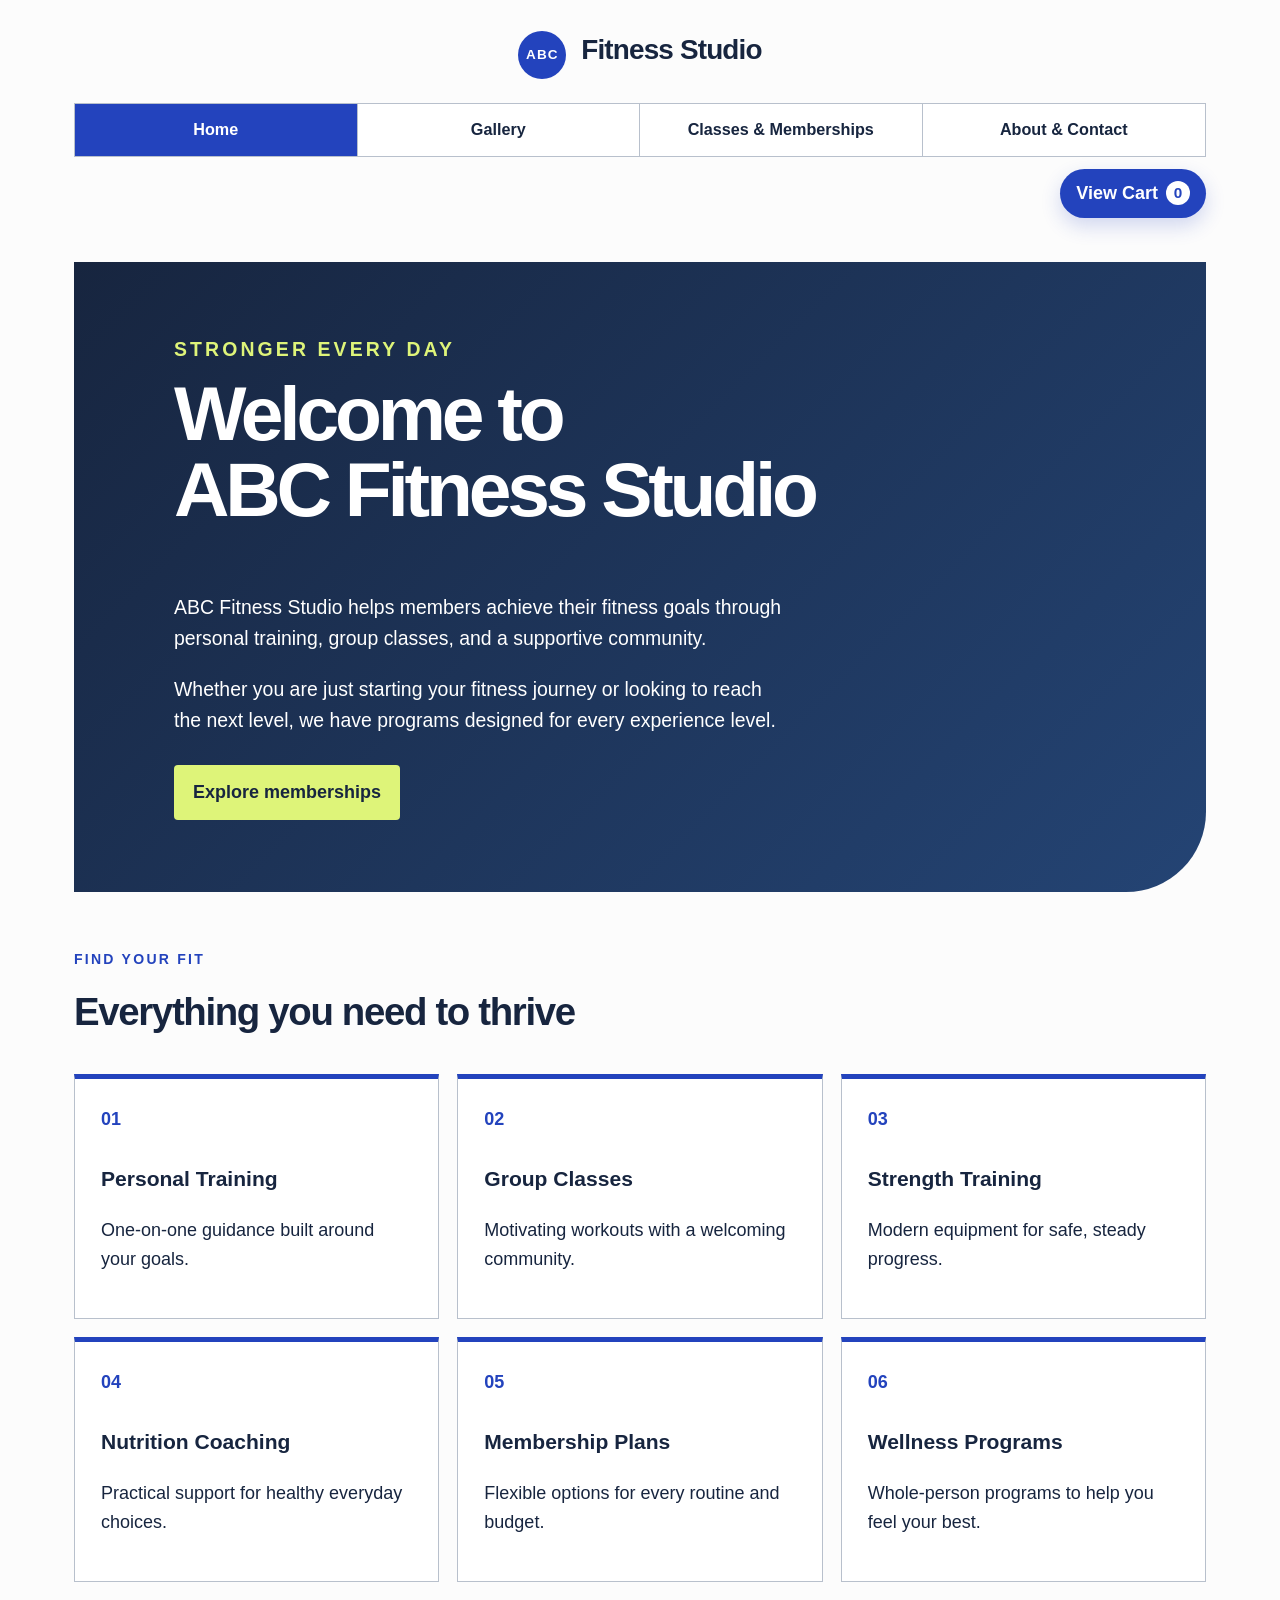
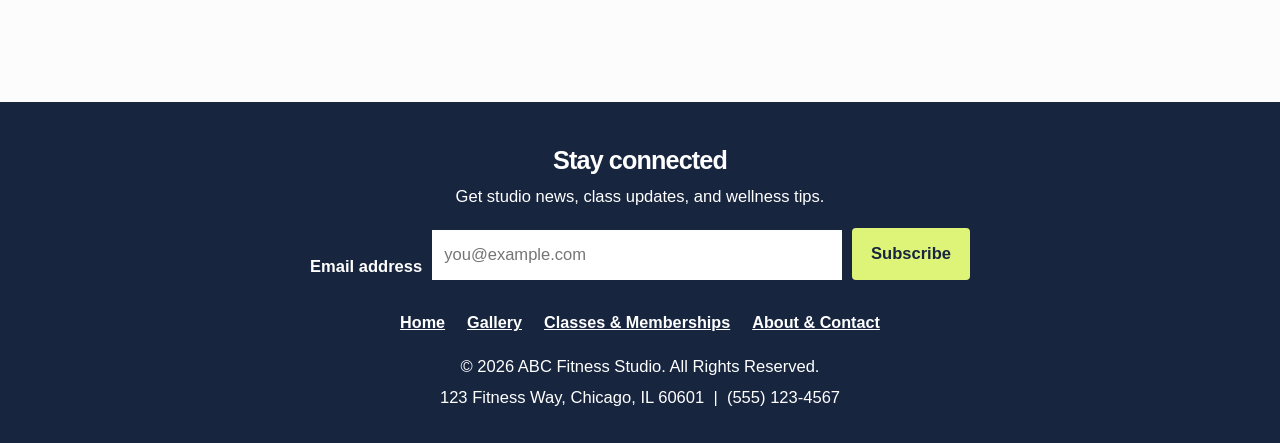
==== commit 2c889de1: "Add cart popup and top-right cart button" ====
--- a/index.html
+++ b/index.html
@@ -5,8 +5,8 @@
     <meta name="viewport" content="width=device-width, initial-scale=1.0">
     <meta name="color-scheme" content="light only">
     <title>ABC Fitness Studio | Home</title>
-    <link rel="stylesheet" href="css/styles.css?v=20260708-5">
-    <script src="js/script.js?v=20260708-1" defer></script>
+    <link rel="stylesheet" href="css/styles.css?v=20260713-1">
+    <script src="js/script.js?v=20260713-1" defer></script>
 </head>
 <body>
 <header class="site-header">
@@ -14,6 +14,9 @@
     <nav aria-label="Main navigation">
         <a class="active" href="index.html">Home</a><a href="gallery.html">Gallery</a><a href="memberships.html">Classes &amp; Memberships</a><a href="about.html">About &amp; Contact</a>
     </nav>
+    <div class="header-tools">
+        <button id="view-cart" class="cart-button" type="button"><span class="cart-button-label">View Cart</span><span class="cart-count">0</span></button>
+    </div>
 </header>
 <main>
     <section class="hero">
@@ -36,5 +39,19 @@
     </section>
 </main>
 <footer><div class="subscribe"><h2>Stay connected</h2><p>Get studio news, class updates, and wellness tips.</p><div class="subscribe-controls"><label for="subscribe-email-home">Email address</label><input id="subscribe-email-home" type="email" placeholder="you@example.com"><button class="subscribe-button" type="button">Subscribe</button></div></div><nav class="footer-nav" aria-label="Footer navigation"><a href="index.html">Home</a><a href="gallery.html">Gallery</a><a href="memberships.html">Classes &amp; Memberships</a><a href="about.html">About &amp; Contact</a></nav><p>&copy; 2026 ABC Fitness Studio. All Rights Reserved.</p><p>123 Fitness Way, Chicago, IL 60601 &nbsp;|&nbsp; (555) 123-4567</p></footer>
+<div id="cart-modal" class="cart-modal" hidden>
+    <div class="cart-modal-content" role="dialog" aria-modal="true" aria-labelledby="cart-title">
+        <div class="cart-modal-header">
+            <h2 id="cart-title">Your Shopping Cart</h2>
+            <button id="close-cart" type="button">Close</button>
+        </div>
+        <ul id="cart-items"></ul>
+        <div class="cart-total" aria-live="polite"></div>
+        <div class="cart-actions-row">
+            <button id="clear-cart" type="button">Clear Cart</button>
+            <button id="process-order" type="button">Checkout</button>
+        </div>
+    </div>
+</div>
 </body>
 </html>
--- a/css/styles.css
+++ b/css/styles.css
@@ -3,13 +3,17 @@
 html { scroll-behavior:smooth; font-size:18px; background:var(--paper); }
 body { margin:0; color:var(--ink); background:var(--paper); font-family:Arial, Helvetica, sans-serif; line-height:1.6; text-rendering:optimizeLegibility; }
 a { color:inherit; }
-.site-header { max-width:1180px; margin:auto; padding:28px 24px 0; }
+.site-header { position:relative; max-width:1180px; margin:auto; padding:28px 24px 0; }
 .brand { display:block; width:max-content; margin:0 auto 24px; text-decoration:none; font-size:1.55rem; font-weight:800; letter-spacing:-.03em; }
 .brand-mark { display:inline-grid; place-items:center; width:48px; height:48px; margin-right:8px; color:white; background:var(--blue); border-radius:50%; font-size:.75rem; letter-spacing:.08em; }
 nav { display:grid; grid-template-columns:repeat(4,1fr); border:1px solid var(--line); background:white; }
 nav a { display:grid; place-items:center; min-height:52px; padding:8px; text-align:center; text-decoration:none; font-size:.9rem; font-weight:700; border-right:1px solid var(--line); }
 nav a:last-child { border-right:0; }
 nav a:hover, nav a:focus-visible, nav a.active { color:white; background:var(--blue); }
+.header-tools { display:flex; justify-content:flex-end; margin:12px 0 0; }
+.cart-button { display:inline-flex; align-items:center; gap:8px; border:0; border-radius:999px; padding:10px 16px; color:white; background:var(--blue); font:inherit; font-weight:800; box-shadow:0 8px 20px rgba(35,67,189,.2); }
+.cart-button:hover,.cart-button:focus-visible { filter:brightness(.95); transform:translateY(-1px); }
+.cart-count { display:inline-grid; place-items:center; min-width:24px; height:24px; padding:0 7px; border-radius:999px; background:white; color:var(--blue); font-size:.85rem; }
 main { max-width:1180px; margin:auto; padding:44px 24px 64px; }
 section { margin-bottom:56px; }
 h1,h2,h3,p { margin-top:0; }
@@ -29,7 +33,6 @@
 table { width:100%; border-collapse:separate; border-spacing:16px; table-layout:fixed; }
 td { padding:24px; vertical-align:top; background:white; border:1px solid var(--line); }
 .gallery-intro { max-width:900px; margin:26px 0 38px; padding:28px 32px; background:var(--lime); border-left:6px solid var(--blue); }.gallery-intro h2 { margin-bottom:12px; font-size:1.7rem; }.gallery-intro p:last-child { margin-bottom:0; }
-.cart-actions { display:flex; justify-content:flex-end; gap:12px; margin:0 16px 8px; }.cart-actions #clear-cart { color:var(--ink); background:var(--sky); }.cart-actions #process-order { color:var(--ink); background:var(--lime); }
 .product-grid td { text-align:center; }.product-grid h2 { font-size:1.08rem; }.product-grid img { width:100%; aspect-ratio:4/3; object-fit:cover; margin:8px 0 16px; background:#eef2f7; }.item-description { min-height:78px; color:#35425b; font-size:1rem; line-height:1.55; }
 .class-grid td { text-align:center; }.class-grid h3 { min-height:48px; }.class-grid button { margin-top:12px; }
 .memberships-section { padding-top:48px; border-top:1px solid var(--line); }.memberships-section>h2 { text-align:center; }
@@ -40,12 +43,24 @@
 form label { display:block; margin-bottom:16px; font-size:.85rem; font-weight:800; }.form-row { display:grid; grid-template-columns:1fr 1fr; gap:16px; }
 input,textarea { display:block; width:100%; margin-top:6px; padding:12px; color:var(--ink); background:white; border:1px solid #8a95a8; font:inherit; }.contact-card { padding:32px; background:var(--ink); color:white; }.contact-card a { color:var(--lime); }.contact-card hr { margin:28px 0; border:0; border-top:1px solid #62708a; }
 .checkbox-label { display:flex; align-items:center; gap:10px; }.checkbox-label input { width:auto; margin:0; }
+.cart-modal { position:fixed; inset:0; background:rgba(0,0,0,0.45); display:flex; justify-content:flex-end; z-index:1000; }
+.cart-modal[hidden] { display:none !important; }
+.cart-modal-content { width:min(100%, 400px); height:100%; padding:24px; background:white; box-shadow:-4px 0 12px rgba(0,0,0,0.16); overflow-y:auto; display:flex; flex-direction:column; }
+.cart-modal-header { display:flex; justify-content:space-between; align-items:center; gap:12px; margin-bottom:16px; }
+.cart-modal-content h2 { margin:0; font-size:1.5rem; }
+#cart-items { list-style:none; padding:0; margin:0 0 20px; flex-grow:1; }
+#cart-items li { padding:12px; background:#f5f7fa; margin-bottom:8px; border-radius:4px; display:flex; justify-content:space-between; align-items:center; gap:12px; }
+.cart-total { margin:8px 0 16px; padding-top:12px; border-top:2px solid var(--line); font-size:1.1rem; font-weight:800; }
+.cart-actions-row { display:grid; grid-template-columns:1fr 1fr; gap:10px; }
+.cart-actions-row button { width:100%; margin-top:0; }
+#close-cart { background:var(--sky); color:var(--ink); }
 footer { padding:38px 20px 28px; text-align:center; color:white; background:var(--ink); font-size:.92rem; } footer p { margin:4px; }.subscribe { max-width:660px; margin:0 auto 30px; }.subscribe h2 { margin-bottom:4px; color:white; font-size:1.4rem; }.subscribe>p { margin-bottom:14px; color:white; }.subscribe-controls { display:grid; grid-template-columns:auto minmax(220px,1fr) auto; align-items:end; gap:10px; }.subscribe-controls label { color:white; text-align:left; font-weight:700; }.subscribe-controls input { margin:5px 0 0; border:0; }.subscribe-controls button { min-height:48px; color:var(--ink); background:var(--lime); }.footer-nav { display:flex; justify-content:center; gap:22px; max-width:760px; margin:0 auto 18px; border:0; background:transparent; }.footer-nav a { min-height:auto; padding:0; border:0; color:white; font-size:.9rem; text-decoration:underline; }.footer-nav a:hover,.footer-nav a:focus-visible { color:var(--lime); background:transparent; }
 @media (max-width:760px) {
     .site-header { padding-inline:14px; } nav { grid-template-columns:1fr 1fr; } nav a:nth-child(2) { border-right:0; } nav a:nth-child(-n+2) { border-bottom:1px solid var(--line); }
+    .header-tools { justify-content:center; margin-top:16px; }
     main { padding-inline:14px; }.hero { padding:54px 26px; border-radius:0 0 45px 0; }.service-grid { grid-template-columns:1fr 1fr; }
     table,tbody,tr,td { display:block; }.product-grid tr,.class-grid tr { display:grid; grid-template-columns:1fr 1fr; }.product-grid td,.class-grid td { margin:8px; }.plan-grid td { margin-bottom:16px; }
     .contact-section { grid-template-columns:1fr; }.about-intro { padding:42px 25px; }.benefits ul { columns:1; }
     .subscribe-controls { grid-template-columns:1fr; }.subscribe-controls button { width:100%; }.footer-nav { display:flex; flex-wrap:wrap; grid-template-columns:none; }.footer-nav a,.footer-nav a:nth-child(-n+2) { border:0; }
 }
-@media (max-width:480px) { html { font-size:17px; }.service-grid,.product-grid tr,.class-grid tr,.form-row { grid-template-columns:1fr; } .brand { font-size:1.25rem; } }
+@media (max-width:480px) { html { font-size:17px; }.service-grid,.product-grid tr,.class-grid tr,.form-row,.cart-actions-row { grid-template-columns:1fr; } .brand { font-size:1.25rem; } }
